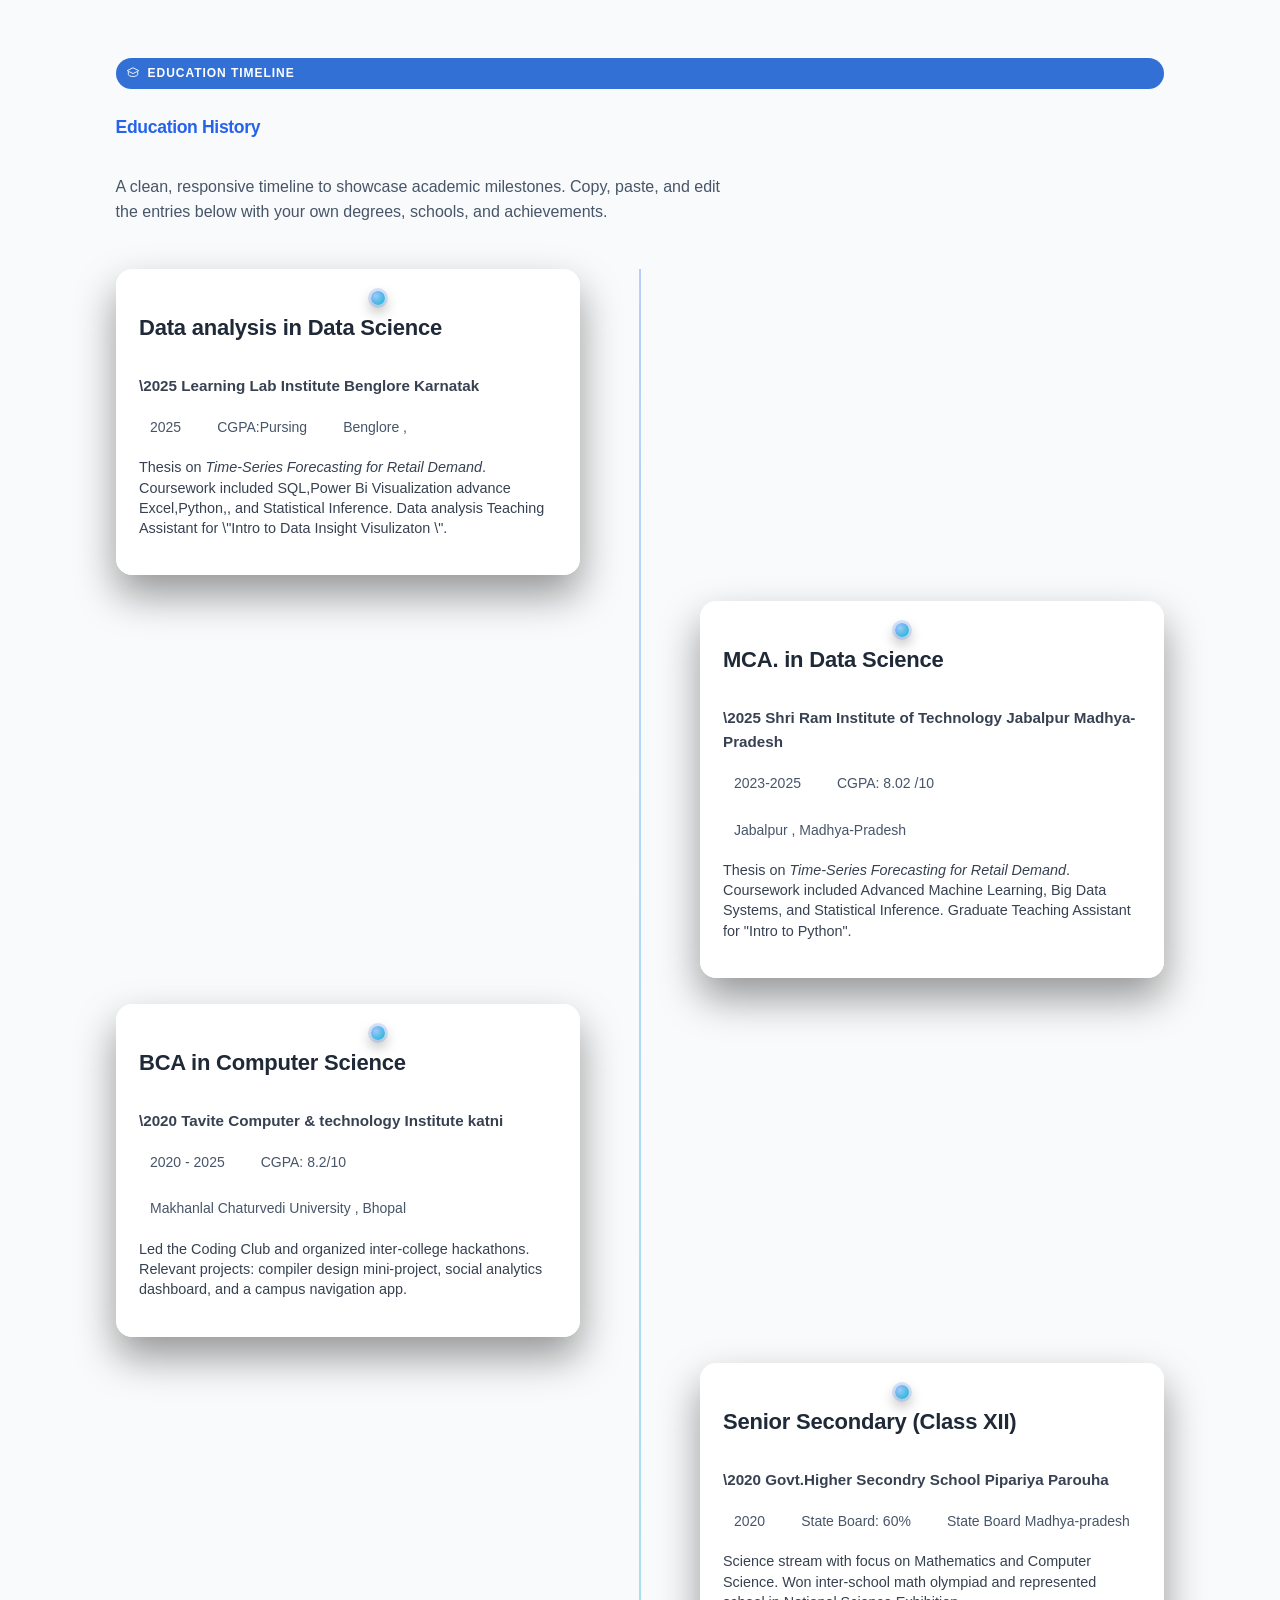
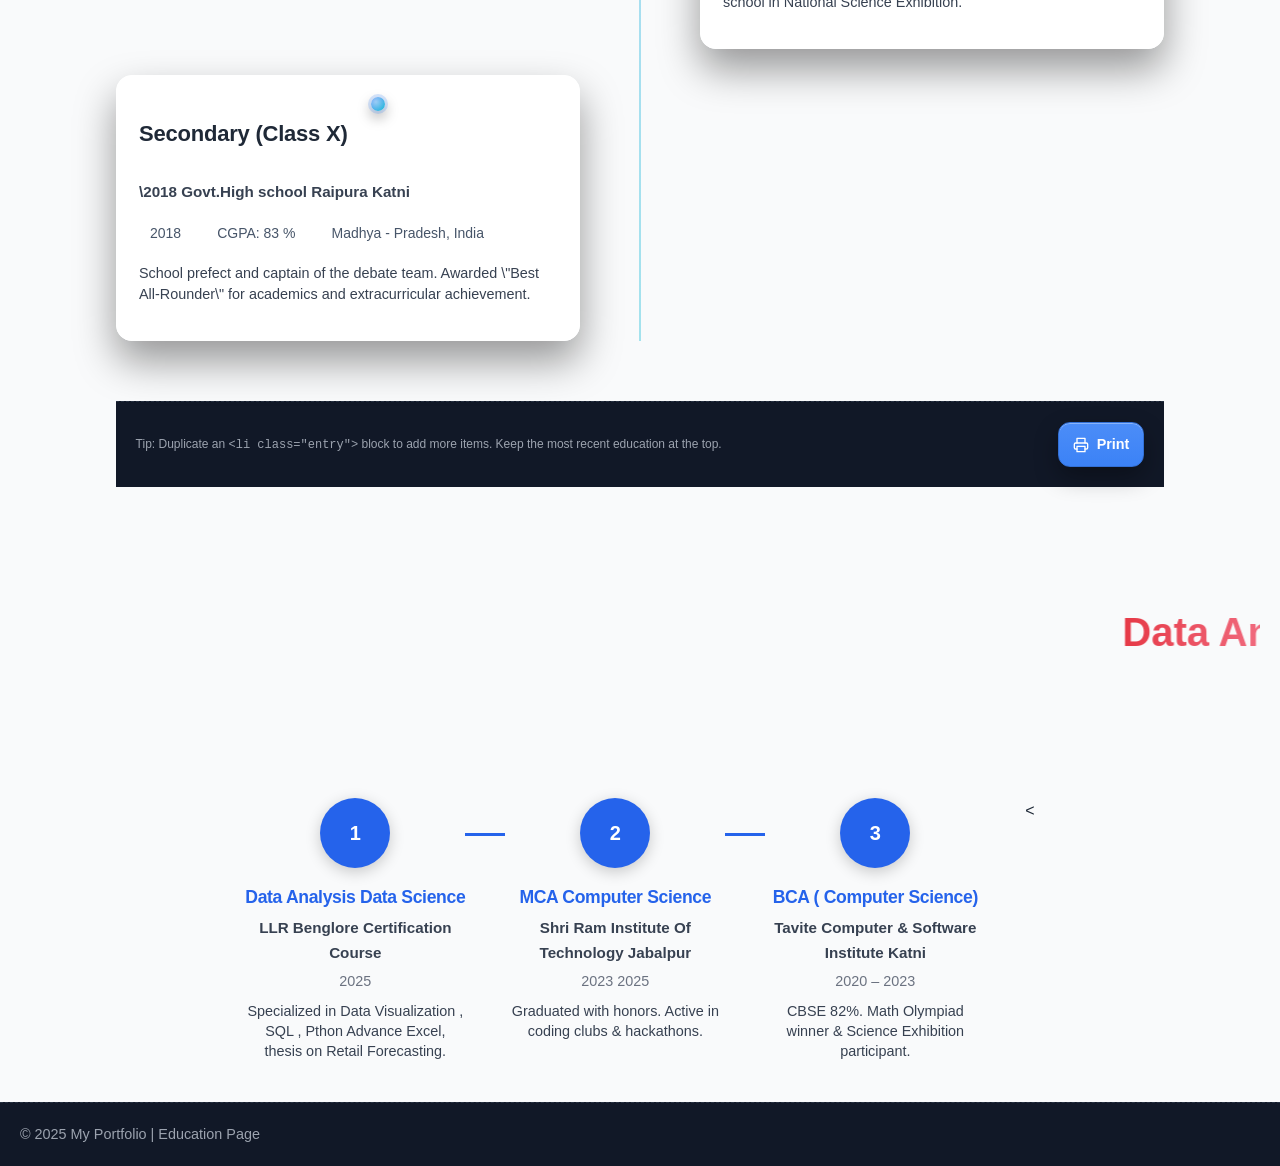
==== Education.html @ f197fe0d "Add files via upload" ====
<!DOCTYPE html>
<html lang="en">
<head>
  <meta charset="UTF-8" />
  <meta name="viewport" content="width=device-width, initial-scale=1" />
  <title>Education History Timeline</title>
  <link rel="preconnect" href="https://fonts.googleapis.com">
  <link rel="preconnect" href="https://fonts.gstatic.com" crossorigin>
  <link href="https://fonts.googleapis.com/css2?family=Inter:wght@400;500;600;700&display=swap" rel="stylesheet">
  
  <style>
    :root{
      --bg: #0b1020;        /* background */
      --panel: #141a32;     /* card bg */
      --text: #e7ecfb;      /* main text */
      --muted: #a9b3d7;     /* secondary text */
      --brand: #6c8cff;     /* primary accent */
      --brand-2: #22d3ee;   /* secondary accent */
      --ring: #90a6ff55;    /* focus ring */
      --ok: #10b981;        /* success */
      --warn: #f59e0b;      /* warning */
    }

    @media (prefers-color-scheme: light){
      :root{
        --bg: #f6f7fb;
        --panel: #ffffff;
        --text: #111827;
        --muted: #475569;
        --brand: #3b82f6;
        --brand-2: #06b6d4;
        --ring: #3b82f633;
      }
      body{ background-image: radial-gradient(60vw 60vw at 10% -10%, #dbeafe 0, transparent 60%), radial-gradient(60vw 60vw at 110% 0%, #cffafe 0, transparent 60%); }
    }

    *{ box-sizing: border-box }
    html,body{ height:100% }
    body{
      margin:0;
      font-family: Inter, system-ui, -apple-system, Segoe UI, Roboto, "Helvetica Neue", Arial, "Noto Sans", "Apple Color Emoji", "Segoe UI Emoji";
      background: var(--bg);
      color: var(--text);
      line-height: 1.6;
    }

    .container{
      max-width: 1100px;
      margin: 0 auto;
      padding: clamp(16px, 2vw, 32px);
    }

    /* Header */
    header{
      display: grid;
      gap: 12px;
      margin: 32px 0 18px;
      align-items: center;
    }
    .title{
      font-size: clamp(28px, 4.5vw, 44px);
      font-weight: 800;
      letter-spacing: -0.02em;
    }
    .subtitle{
      color: var(--muted);
      font-size: clamp(14px, 1.8vw, 16px);
      max-width: 70ch;
    }

    /* Timeline */
    .timeline{
      position: relative;
      margin: 28px 0 60px;
      padding-left: 26px; /* space for line on mobile */
      list-style: none;
    }
    /* vertical line */
    .timeline::before{
      content: "";
      position: absolute;
      left: 14px;
      top: 0;
      bottom: 0;
      width: 2px;
      background: linear-gradient(180deg, var(--brand), var(--brand-2));
      opacity: .35;
    }

    .entry{
      position: relative;
      margin: 22px 0 26px;
      transition: transform .25s ease, filter .25s ease;
      will-change: transform;
    }

    /* dot */
    .entry::before{
      content: "";
      position: absolute;
      left: -18px;
      top: 22px;
      width: 14px; height: 14px;
      border-radius: 50%;
      background: radial-gradient(circle at 35% 35%, #fff8, #0000), linear-gradient(135deg, var(--brand), var(--brand-2));
      box-shadow: 0 0 0 3px var(--ring), 0 6px 14px #0006;
    }

    .card{
      background: linear-gradient(180deg, color-mix(in oklab, var(--panel), #ffffff 2%), var(--panel));
      border: 1px solid color-mix(in oklab, var(--panel), #ffffff 12%);
      border-radius: 16px;
      padding: clamp(16px, 2.2vw, 22px);
      box-shadow: 0 20px 40px #0006;
      display: grid;
      gap: 8px;
    }

    .row{
      display: flex;
      gap: 10px;
      flex-wrap: wrap;
      align-items: baseline;
    }

    .badge{
      display: inline-flex;
      align-items: center;
      gap: 8px;
      font-size: 12px;
      font-weight: 700;
      letter-spacing: .08em;
      text-transform: uppercase;
      padding: 6px 10px;
      border-radius: 999px;
      background: color-mix(in oklab, var(--brand), #000 10%);
      color: white;
    }
    .badge svg{ width: 14px; height: 14px; }

    .degree{
      font-size: clamp(18px, 2.6vw, 22px);
      font-weight: 700;
      letter-spacing: -0.01em;
    }

    .school{
      color: var(--muted);
      font-weight: 600;
    }

    .meta{
      display: flex;
      gap: 14px;
      flex-wrap: wrap;
      color: var(--muted);
      font-size: 14px;
    }

    .meta .tag{
      padding: 4px 10px;
      border-radius: 999px;
      background: color-mix(in oklab, var(--panel), #fff 6%);
      border: 1px solid color-mix(in oklab, var(--panel), #fff 10%);
    }

    .desc{ margin-top: 6px; }

    .entry:hover{ transform: translateY(-2px); }

    /* Grid on large screens */
    @media (min-width: 900px){
      .timeline{ padding-left: 0; }
      .timeline::before{ left: 50%; transform: translateX(-50%); }
      .entry{ width: 50%; }
      .entry:nth-child(odd){ padding-right: 36px; margin-left: 0; }
      .entry:nth-child(even){ padding-left: 36px; margin-left: 50%; }
      .entry::before{ left: calc(50% - 7px); }
      .entry:nth-child(odd) .card{ margin-right: 24px; }
      .entry:nth-child(even) .card{ margin-left: 24px; }
    }

    /* Footer */
    footer{
      color: var(--muted);
      display: flex;
      gap: 10px;
      flex-wrap: wrap;
      justify-content: space-between;
      align-items: center;
      padding: 18px 0 40px;
      border-top: 1px dashed color-mix(in oklab, var(--muted), transparent 60%);
    }

    /* Utility */
    .sr-only{ position: absolute; width: 1px; height: 1px; padding: 0; margin: -1px; overflow: hidden; clip: rect(0,0,0,0); white-space: nowrap; border: 0; }
    .spacer{ height: 8px; }
    a.btn{
      display: inline-flex; align-items:center; gap:8px;
      padding: 10px 14px; border-radius: 12px; font-weight:600; text-decoration:none;
      border: 1px solid color-mix(in oklab, var(--brand), #000 10%);
      background: linear-gradient(180deg, color-mix(in oklab, var(--brand), #fff 8%), var(--brand));
      color: white;
      box-shadow: 0 10px 24px #0005, inset 0 1px 0 #ffffff55;
    }
    a.btn:hover{ filter: brightness(1.05) saturate(1.02); }
    a.btn:focus{ outline: none; box-shadow: 0 0 0 6px var(--ring); }
  </style>
</head>
<body>
  <div class="container">
    <header>
      <div class="badge" aria-hidden="true" title="Resume">
        <!-- Diploma Cap Icon -->
        <svg viewBox="0 0 24 24" fill="none" xmlns="http://www.w3.org/2000/svg" aria-hidden="true">
          <path d="M2 8l10-5 10 5-10 5L2 8z" stroke="currentColor" stroke-width="1.5"/>
          <path d="M4 10v5c0 1.1 3.6 3 8 3s8-1.9 8-3v-5" stroke="currentColor" stroke-width="1.5"/>
        </svg>
        EDUCATION TIMELINE
      </div>
      <h1 class="title">Education History</h1>
      <p class="subtitle">A clean, responsive timeline to showcase academic milestones. Copy, paste, and edit the entries below with your own degrees, schools, and achievements.</p>
    </header>

    <ol class="timeline" aria-label="Education timeline">
 <!-- Entry 1 -->
      <li class="entry">
        <article class="card" aria-label="Diploma of Data Analysis ">
          <div class="row">
            <h2 class="degree">Data analysis in Data Science</h2>
            <span class="school">\2025 Learning Lab Institute  Benglore Karnatak </span>
          </div>
          <div class="meta" aria-label="Details">
            <span class="tag" title="Study period">2025</span>
            <span class="tag" title="GPA">CGPA:Pursing</span>
            <span class="tag" title="Location">Benglore ,</span>
          </div>
          <p class="desc">Thesis on <em>Time-Series Forecasting for Retail Demand</em>. Coursework included SQL,Power Bi Visualization advance Excel,Python,, and Statistical Inference. Data analysis Teaching Assistant for \"Intro to Data Insight Visulizaton \".</p>
        </article>
      </li>

      <!-- Entry 1 -->
      <li class="entry">
        <article class="card" aria-label="Master of Computer Application (MCA) ">
          <div class="row">
            <h2 class="degree">MCA. in Data Science</h2>
            <span class="school">\2025 Shri Ram Institute of Technology Jabalpur Madhya-Pradesh </span>
          </div>
          <div class="meta" aria-label="Details">
            <span class="tag" title="Study period">2023-2025</span>
            <span class="tag" title="GPA">CGPA: 8.02 /10</span>
            <span class="tag" title="Location">Jabalpur , Madhya-Pradesh</span>
          </div>
          <p class="desc">Thesis on <em>Time-Series Forecasting for Retail Demand</em>. Coursework included Advanced Machine Learning, Big Data Systems, and Statistical Inference. Graduate Teaching Assistant for "Intro to Python".</p>
        </article>
      </li>

      <!-- Entry 2 -->
      <li class="entry">
        <article class="card" aria-label="Bachelor of Computer application">
          <div class="row">
            <h2 class="degree">BCA in Computer Science</h2>
            <span class="school">\2020 Tavite Computer & technology Institute katni </span>
          </div>
          <div class="meta">
            <span class="tag">2020 - 2025</span>
            <span class="tag">CGPA: 8.2/10</span>
            <span class="tag">Makhanlal Chaturvedi University , Bhopal</span>
          </div>
          <p class="desc">Led the Coding Club and organized inter-college hackathons. Relevant projects: compiler design mini-project, social analytics dashboard, and a campus navigation app.</p>
        </article>
      </li>

      <!-- Entry 3 -->
      <li class="entry">
        <article class="card" aria-label="Senior Secondary">
          <div class="row">
            <h2 class="degree">Senior Secondary (Class XII)</h2>
            <span class="school">\2020 Govt.Higher Secondry School Pipariya Parouha </span>
          </div>
          <div class="meta">
            <span class="tag">2020 </span>
            <span class="tag">State Board: 60%</span>
            <span class="tag">State Board Madhya-pradesh</span>
          </div>
          <p class="desc">Science stream with focus on Mathematics and Computer Science. Won inter-school math olympiad and represented school in National Science Exhibition.</p>
        </article>
      </li>

      <!-- Entry 4 -->
      <li class="entry">
        <article class="card" aria-label="Secondary">
          <div class="row">
            <h2 class="degree">Secondary (Class X)</h2>
            <span class="school">\2018 Govt.High school Raipura Katni </span>
          </div>
          <div class="meta">
            <span class="tag">2018</span>
            <span class="tag">CGPA: 83 % </span>
            <span class="tag">Madhya - Pradesh, India</span>
          </div>
          <p class="desc">School prefect and captain of the debate team. Awarded \"Best All-Rounder\" for academics and extracurricular achievement.</p>
        </article>
      </li>
    </ol>

    <footer>
      <small>Tip: Duplicate an <code>&lt;li class="entry"&gt;</code> block to add more items. Keep the most recent education at the top.</small>
      <a class="btn" href="#" onclick="window.print();return false;" aria-label="Print this page">
        <!-- Printer Icon -->
        <svg xmlns="http://www.w3.org/2000/svg" viewBox="0 0 24 24" width="16" height="16" fill="none" stroke="currentColor" stroke-width="2" stroke-linecap="round" stroke-linejoin="round" aria-hidden="true"><path d="M6 9V2h12v7"/><path d="M6 18H4a2 2 0 0 1-2-2v-5a2 2 0 0 1 2-2h16a2 2 0 0 1 2 2v5a2 2 0 0 1-2 2h-2"/><path d="M6 14h12v8H6z"/></svg>
        Print
      </a>
    </footer>
  </div>
  <!DOCTYPE html>
<html lang="en">
<head>
  <meta charset="UTF-8">
  <meta name="viewport" content="width=device-width, initial-scale=1.0">
  <title>My Education</title>
  <style>
    body {
      margin: 0;
      font-family: "Segoe UI", Arial, sans-serif;
      background: #f9fafb;
      color: #1f2937;
    }

    /* Banner */
    .banner {
      background: url('your-banner-image.jpg') center/cover no-repeat;
      text-align: center;
      padding: 60px 20px;
    }
    .banner h1 {
      font-size: 2.5rem;
      font-weight: bold;
      background: linear-gradient(90deg, #e63946, #ffafcc, #6a4c93);
      -webkit-background-clip: text;
      -webkit-text-fill-color: transparent;
      display: inline-block;
    }

    /* Steps Container */
    .steps {
      display: flex;
      justify-content: center;
      align-items: flex-start;
      flex-wrap: wrap;
      gap: 40px;
      margin: 40px 20px;
    }

    .step {
      text-align: center;
      position: relative;
      width: 220px;
    }
    .circle {
      width: 70px;
      height: 70px;
      background: #2563eb;
      border-radius: 50%;
      margin: 0 auto 15px;
      display: flex;
      align-items: center;
      justify-content: center;
      font-size: 20px;
      color: white;
      font-weight: bold;
      box-shadow: 0 4px 15px rgba(0,0,0,0.2);
    }
    .title {
      font-weight: bold;
      font-size: 1.1rem;
      margin-bottom: 5px;
      color: #2563eb;
    }
    .school {
      font-size: 0.95rem;
      font-weight: 600;
      color: #374151;
      margin-bottom: 5px;
    }
    .year {
      font-size: 0.9rem;
      color: #6b7280;
      margin-bottom: 8px;
    }
    .desc {
      font-size: 0.9rem;
      color: #374151;
      line-height: 1.4;
    }
    .step::after {
      content: "";
      position: absolute;
      top: 35px;
      right: -40px;
      width: 40px;
      height: 3px;
      background: #2563eb;
    }
    .step:last-child::after {
      display: none;
    }

    /* Footer */
    footer {
      text-align: center;
      padding: 20px;
      background: #111827;
      color: #9ca3af;
      font-size: 0.9rem;
    }

    /* Responsive */
    @media (max-width: 700px) {
      .steps { flex-direction: column; align-items: center; }
      .step::after { display: none; }
    }
  </style>
</head>
<body>
  <!-- Banner -->
  <div class="banner">
    <marquee> <h1>Data Analysis Insight Visualization</h1></marquee>
  </div>

  <!-- Education Steps -->
  <section class="steps">
    <div class="step">
      <div class="circle">1</div>
      <div class="title">Data Analysis Data Science</div>
      <div class="school">LLR Benglore Certification Course </div>
      <div class="year"> 2025</div> 
      <div class="desc">Specialized in Data Visualization , SQL , Pthon Advance Excel, thesis on Retail Forecasting.</div>
    </div>
    <div class="step">
      <div class="circle">2</div>
      <div class="title">MCA Computer Science</div>
      <div class="school"> Shri Ram Institute Of Technology Jabalpur</div>
      <div class="year">2023 2025</div>
      <div class="desc">Graduated with honors. Active in coding clubs & hackathons.</div>
    </div>
    <div class="step">
      <div class="circle">3</div>
      <div class="title">BCA ( Computer Science)</div>
      <div class="school">Tavite Computer & Software Institute Katni</div>
      <div class="year">2020 – 2023</div>
      <div class="desc">CBSE 82%. Math Olympiad winner & Science Exhibition participant.</div>
    </div>
    <
  </section>

  <!-- Footer -->
  <footer>
    © 2025 My Portfolio | Education Page
  </footer>
</body>
</html>

</body>
</html>
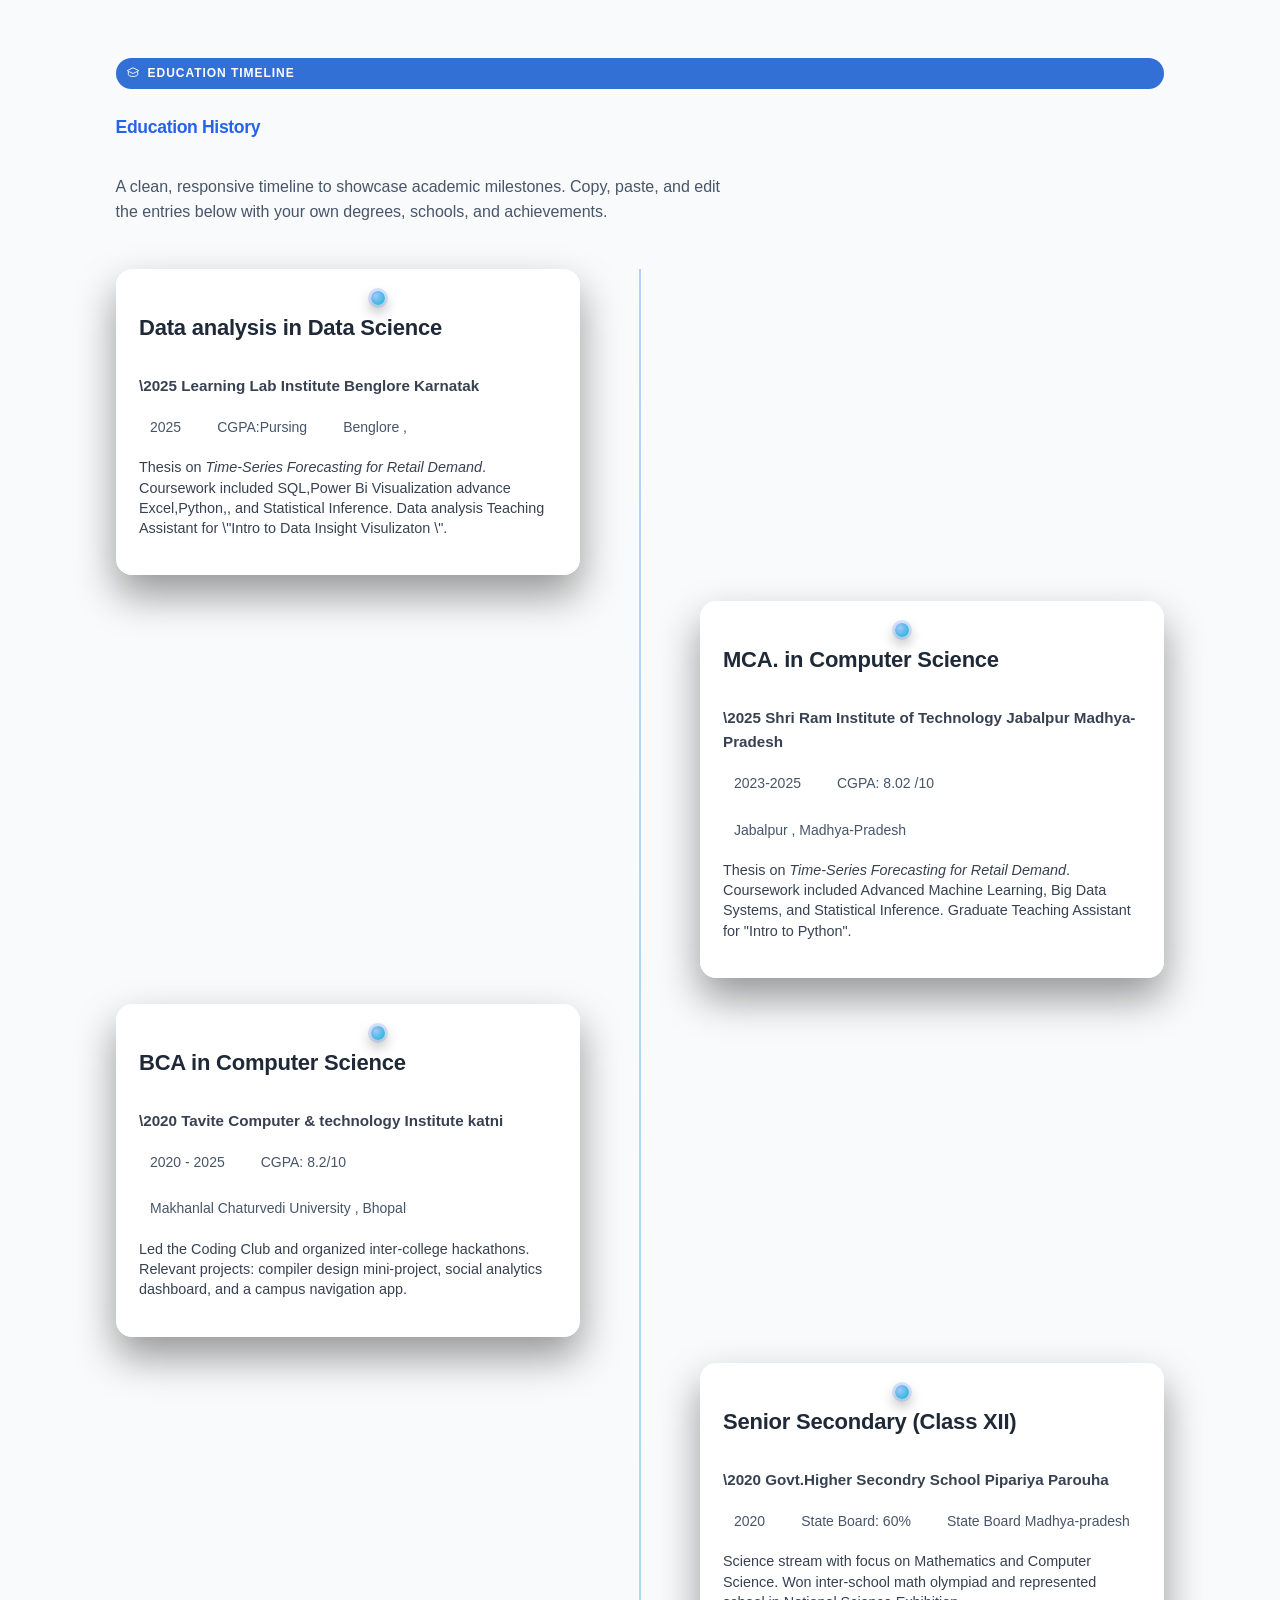
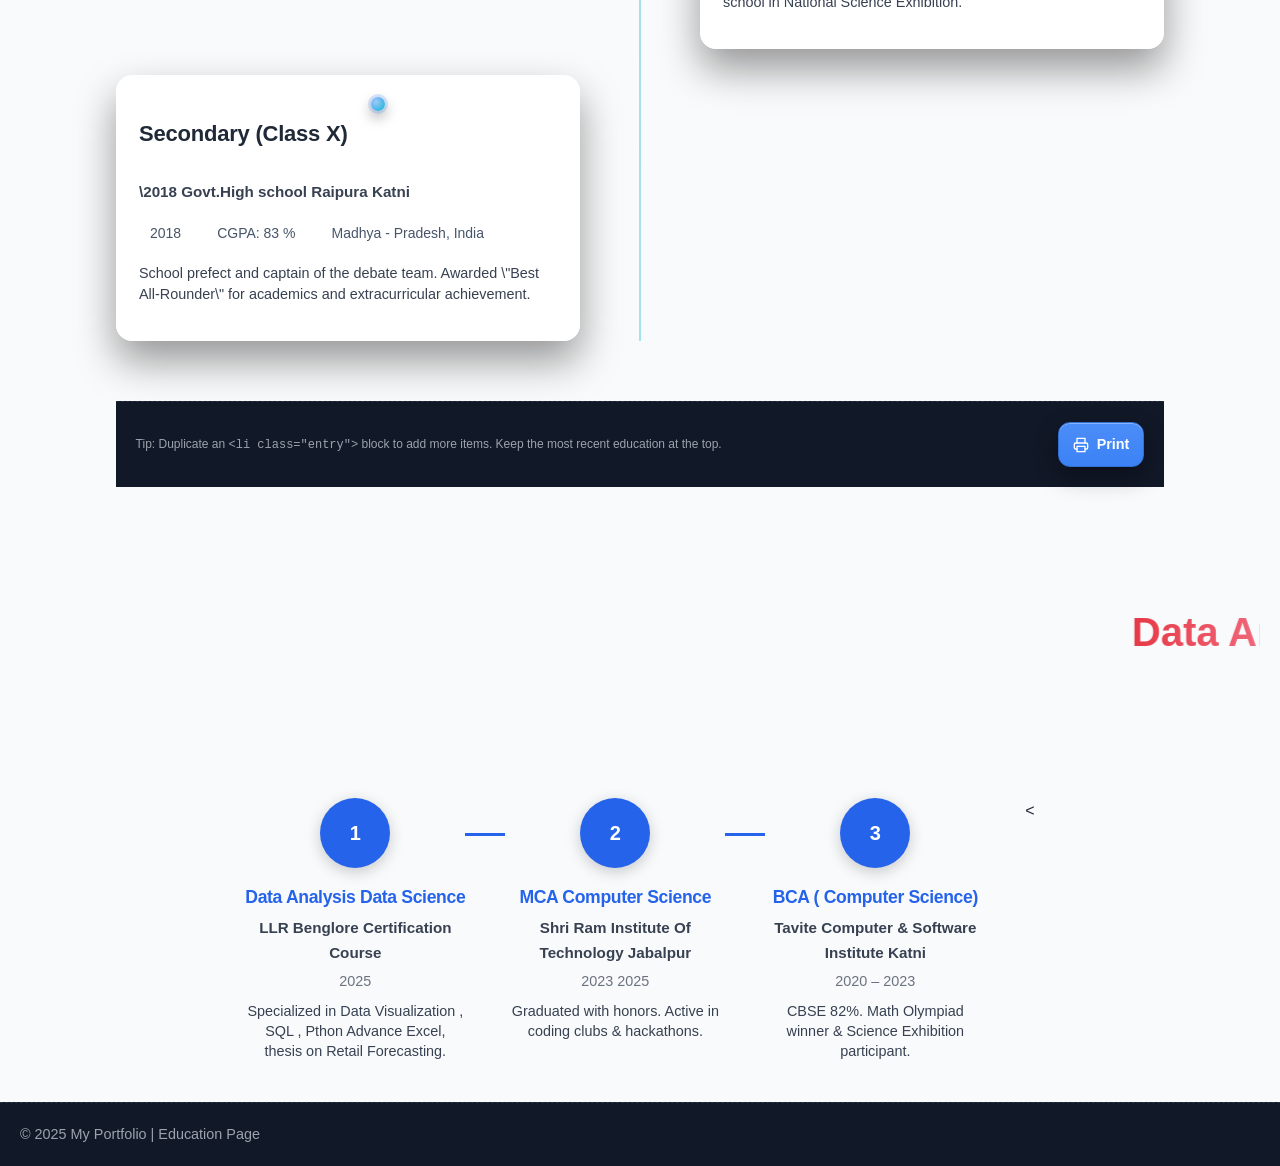
==== commit 7f875484: "Update Education.html" ====
--- a/Education.html
+++ b/Education.html
@@ -243,7 +243,7 @@
       <li class="entry">
         <article class="card" aria-label="Master of Computer Application (MCA) ">
           <div class="row">
-            <h2 class="degree">MCA. in Data Science</h2>
+            <h2 class="degree">MCA. in Computer  Science</h2>
             <span class="school">\2025 Shri Ram Institute of Technology Jabalpur Madhya-Pradesh </span>
           </div>
           <div class="meta" aria-label="Details">
@@ -463,3 +463,4 @@
 
 </body>
 </html>
+
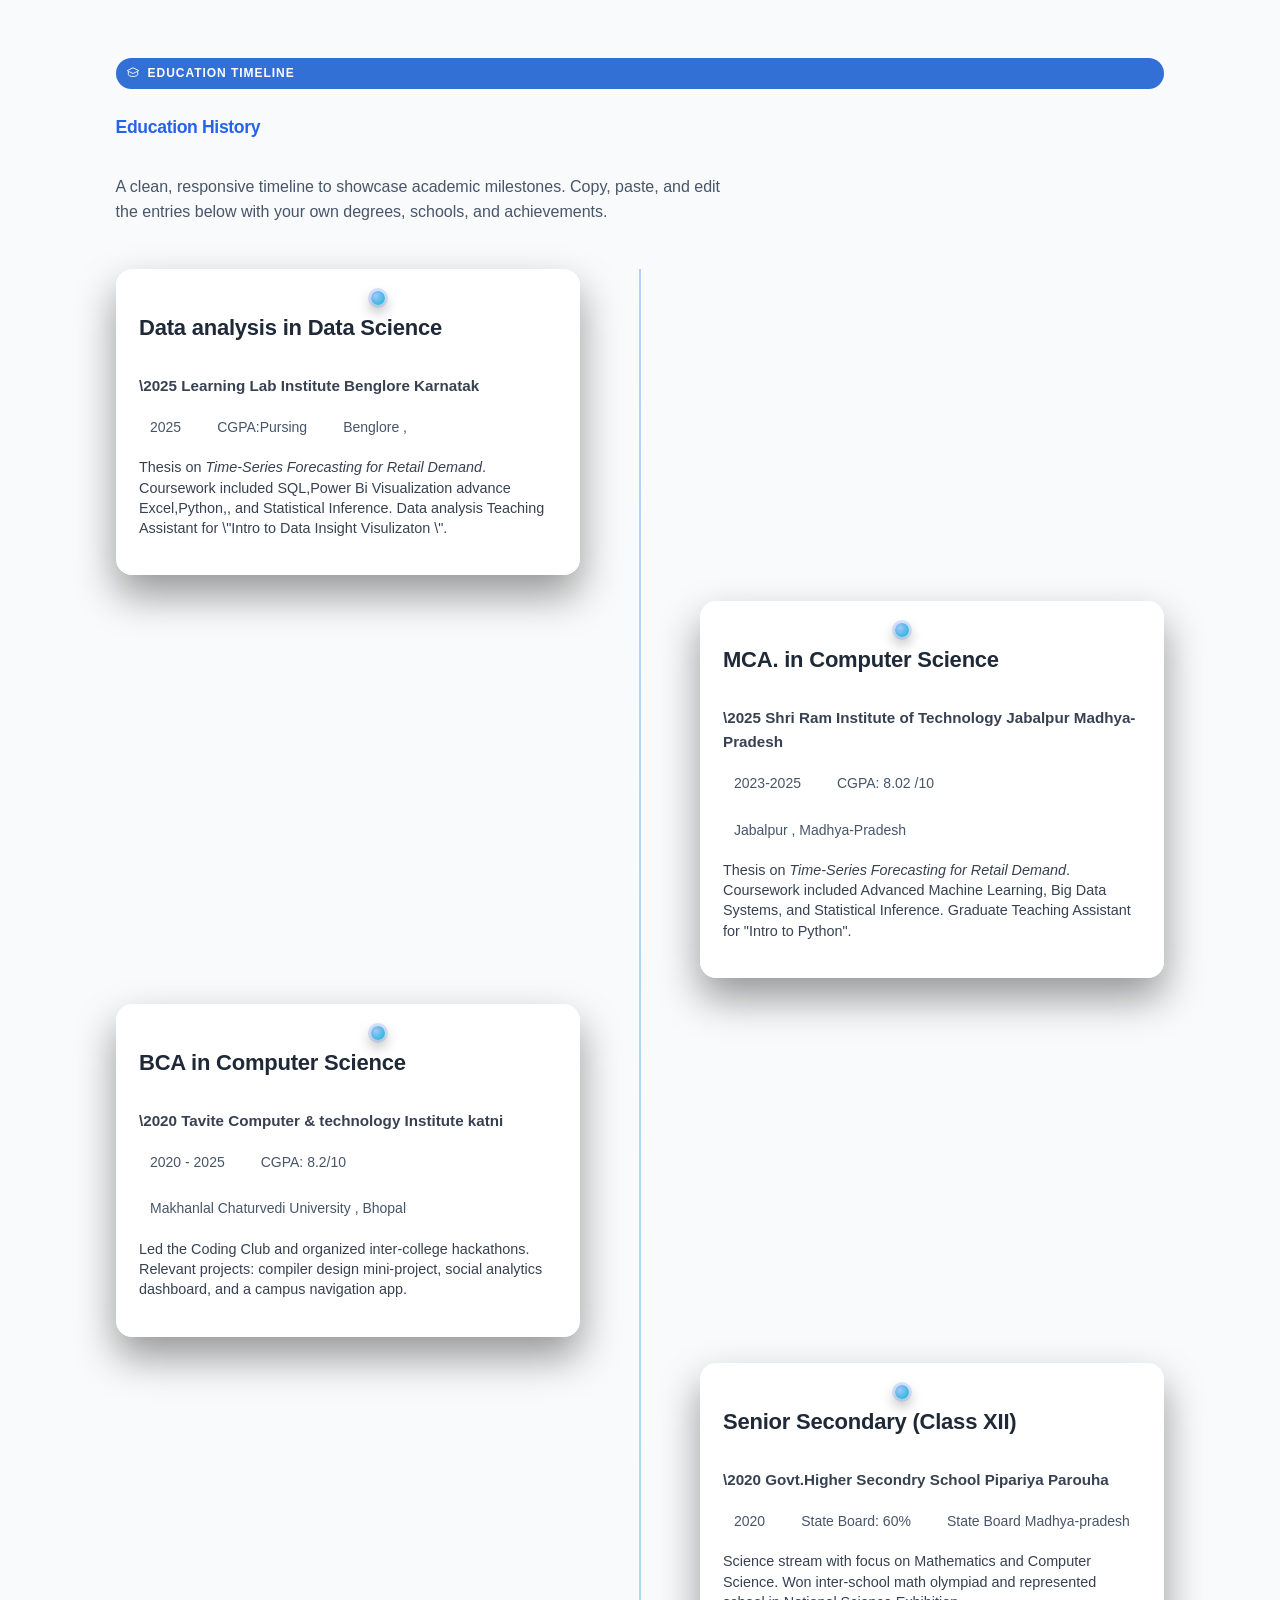
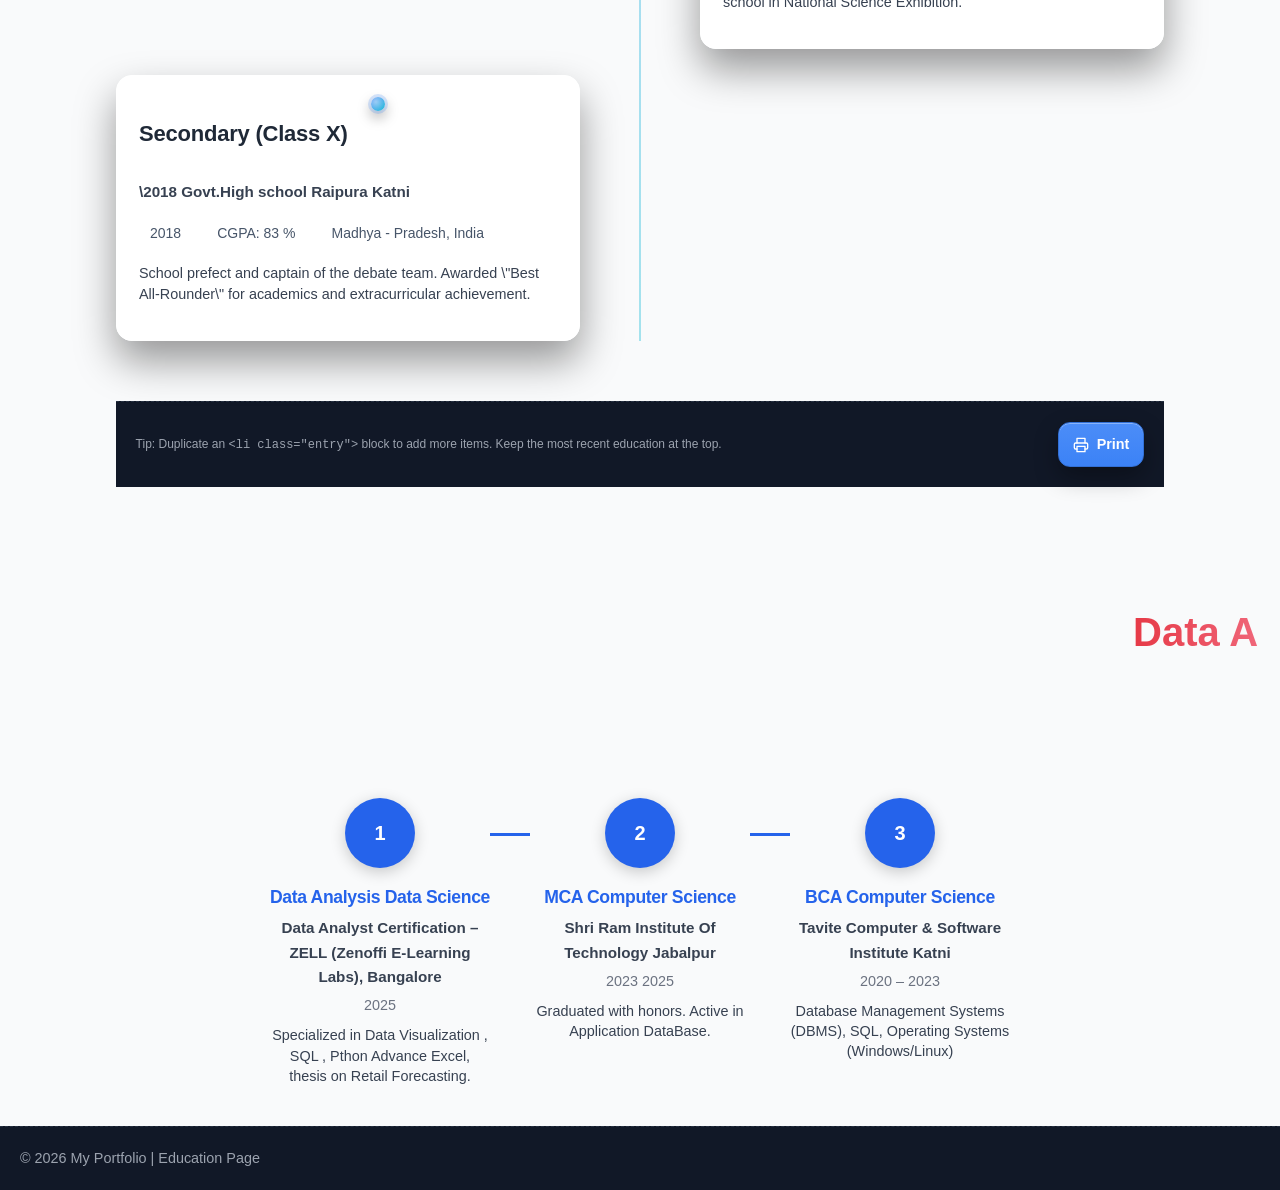
==== commit c93d17bd: "Update Education.html" ====
--- a/Education.html
+++ b/Education.html
@@ -433,7 +433,8 @@
     <div class="step">
       <div class="circle">1</div>
       <div class="title">Data Analysis Data Science</div>
-      <div class="school">LLR Benglore Certification Course </div>
+      <div class="school">Data Analyst Certification – ZELL (Zenoffi E-Learning Labs), Bangalore
+ </div>
       <div class="year"> 2025</div> 
       <div class="desc">Specialized in Data Visualization , SQL , Pthon Advance Excel, thesis on Retail Forecasting.</div>
     </div>
@@ -442,21 +443,21 @@
       <div class="title">MCA Computer Science</div>
       <div class="school"> Shri Ram Institute Of Technology Jabalpur</div>
       <div class="year">2023 2025</div>
-      <div class="desc">Graduated with honors. Active in coding clubs & hackathons.</div>
+      <div class="desc">Graduated with honors. Active in Application DataBase.</div>
     </div>
     <div class="step">
       <div class="circle">3</div>
-      <div class="title">BCA ( Computer Science)</div>
+      <div class="title">BCA  Computer Science</div>
       <div class="school">Tavite Computer & Software Institute Katni</div>
       <div class="year">2020 – 2023</div>
-      <div class="desc">CBSE 82%. Math Olympiad winner & Science Exhibition participant.</div>
+      <div class="desc">Database Management Systems (DBMS), SQL, Operating Systems (Windows/Linux)</div>
     </div>
-    <
+    
   </section>
 
   <!-- Footer -->
   <footer>
-    © 2025 My Portfolio | Education Page
+    © 2026 My Portfolio | Education Page
   </footer>
 </body>
 </html>
@@ -464,3 +465,4 @@
 </body>
 </html>
 
+
